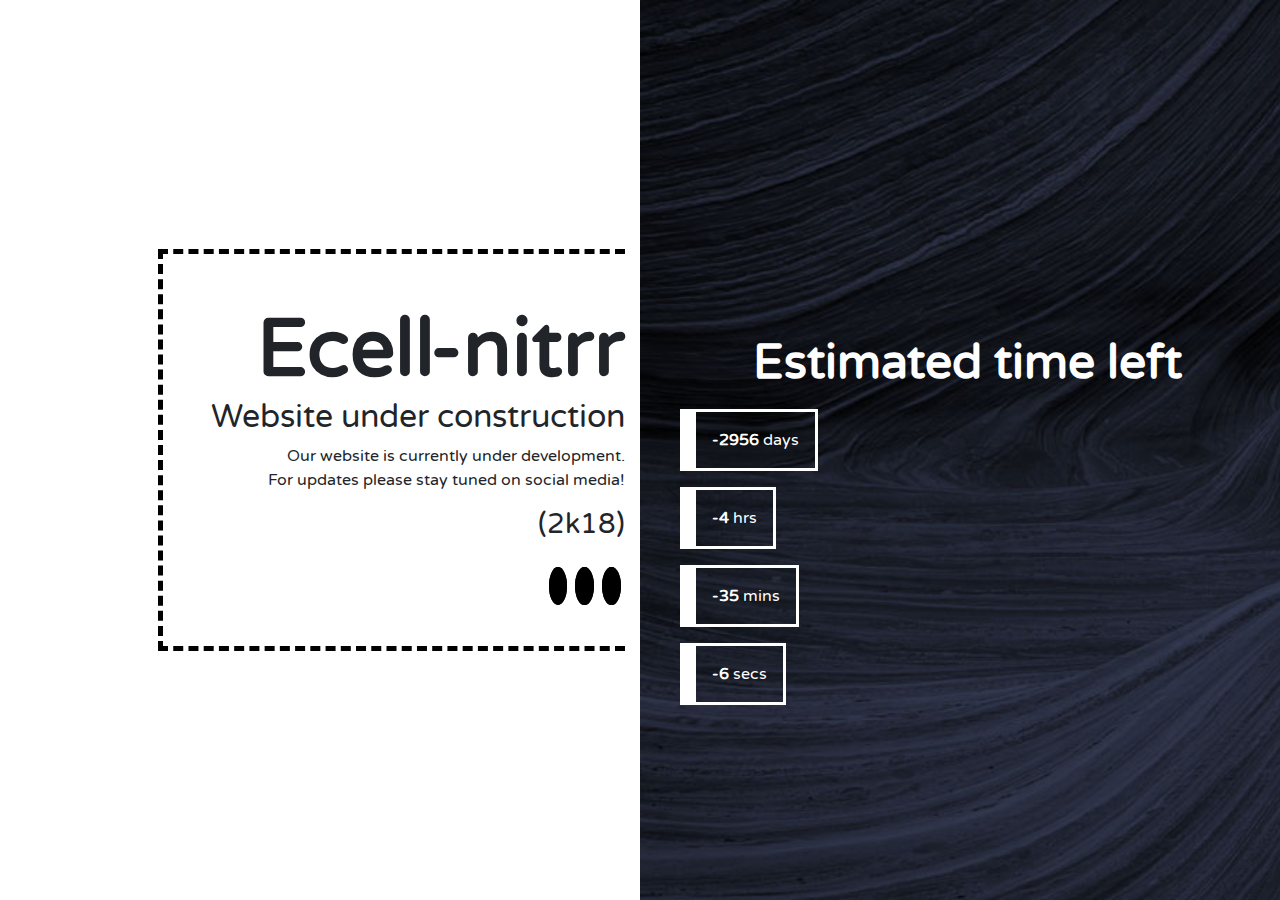
==== 2k18/index.html @ 56b75a3e "Made directory to seperate specific year'" ====
<!doctype html>
<html lang="en">

<head>
  <title>ecell</title>
  <!-- Required meta tags -->
  <meta charset="utf-8">
  <meta name="viewport" content="width=device-width, initial-scale=1, shrink-to-fit=no">

  <!-- Bootstrap CSS -->
  <link rel="stylesheet" href="https://maxcdn.bootstrapcdn.com/bootstrap/4.0.0/css/bootstrap.min.css" integrity="sha384-Gn5384xqQ1aoWXA+058RXPxPg6fy4IWvTNh0E263XmFcJlSAwiGgFAW/dAiS6JXm"
    crossorigin="anonymous">
  <link rel="stylesheet" href="https://use.fontawesome.com/releases/v5.0.13/css/all.css" integrity="sha384-DNOHZ68U8hZfKXOrtjWvjxusGo9WQnrNx2sqG0tfsghAvtVlRW3tvkXWZh58N9jp"
    crossorigin="anonymous">

  <!-- custom css -->
  <link rel="stylesheet" href="./index.css">
</head>

<body>
  <div class="wrapper row ">
    <div class="col-md-6 col-sm-7 justify-content-center d-sm-flex flex-column">
      <div class="message">
        <h1>Ecell-nitrr</h1>
        <br>
        <h2>Website under construction</h2>
        <p>
          Our website is currently under development.
          <br> For updates please stay tuned on social media!
        </p>
        <h3>(2k18)</h3>
        <div class="social-media">
          <a target="_blank" href="https://www.facebook.com/ecellnitrr/">
            <i class="fab fa-2x fa-facebook"></i>
          </a>
          <a target="_blank" href="https://twitter.com/ecellnitrr?lang=en">
            <i class="fab fa-2x fa-twitter"></i>
          </a>
          <a target="_blank" href="https://in.linkedin.com/in/e-cell-nit-raipur-a1682b122">
            <i class="fab fa-2x fa-instagram"></i>
          </a>
        </div>
      </div>
    </div>
    
    <div class="cover col-md-6 col-sm-5 justify-content-center d-sm-flex flex-column">
      <h1>Estimated time left</h1>
      <span><span id="days">00</span> days</span>
      <span><span id="hrs">00</span> hrs</span>
      <span><span id="mins">00</span> mins</span>
      <span><span id="secs">00</span> secs</span>
    </div>
  </div>

  <script src="./index.js"></script>
</body>

</html>
---- 2k18/index.css ----
@import url('https://fonts.googleapis.com/css?family=Varela+Round');
* {
  padding: 0;
  margin: 0;
}

body {
  font-family: 'Varela Round', sans-serif;
  box-sizing: border-box;
}

.wrapper {
  display: grid;
  grid-template-areas: "cover" "message";
}

.message {
  grid-area: message;
  text-align: center;
}

.message h1 {
  font-weight: bold;
  margin-top: 1em;
}

.social-media {
  margin-top: 2em;
}
.social-media a {
  padding: .25em;
}
.social-media i {
  padding: .4em;
  border-radius: 50%;
  border: 3px solid black;
  background: black;
  color: white;
}
.social-media a:active {
  background: white;
  color: black;
}

.cover {
  grid-area: cover;
  background: url('./cover.jpg');
  color: white;
  padding: 2em;
  padding-top: 20vh;
  text-align: center;
}

.cover h1 {
  display: none;
}

span span {
  font-weight: bold;
}



/* after small */

@media (min-width: 576px) {
  .wrapper {
    position: relative;
    height: 100vh;
    display: flex;
  }
  .message {
    padding: 3em;
    padding-right: 0;
    text-align: right;
    z-index: 5;
    border: 5px dashed black;
    border-right: 0;
    display: inline;
    align-self: flex-end;
    box-sizing: border-box;
  }
  .cover {
    background: url("./cover.jpg");
    width: 100vh;
    background-size: cover;
  }
  .message h1 {
    font-weight: bold;
    font-size: 5em;
    display: inline;
  }
  .social-media {
    margin-top: 2em;
  }
  .social-media a {
    padding: .25em;
  }
  .social-media i {
    padding: .4em;
    border-radius: 50%;
    border: 3px solid black;
    background: black;
    color: white;
  }
  .social-media i:hover {
    background: white;
    color: black;
  }
  .cover {
    color: white;
  }
  .cover>span {
    padding: 1em;
    margin: .5em;
    border: 3px solid white;
    border-left: 16px solid white;
    display: inline;
    align-self: flex-start
  }
  .cover h1 {
    font-weight: bold;
    font-size: 3em;
    display: inline;
  }
}
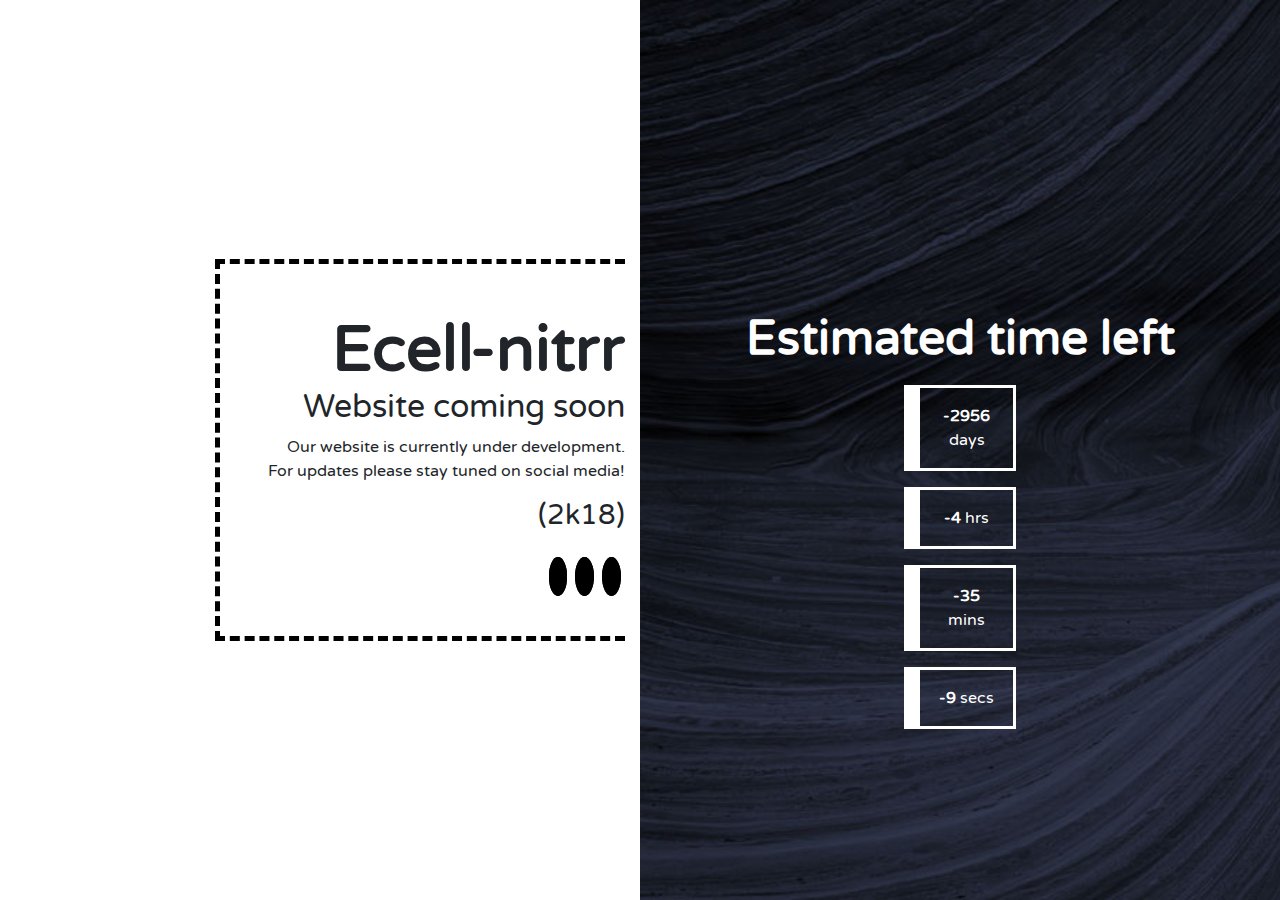
==== commit 8bccd494: "fixed vertical and horizontal scroll bar issue" ====
--- a/2k18/index.html
+++ b/2k18/index.html
@@ -5,7 +5,7 @@
   <title>ecell</title>
   <!-- Required meta tags -->
   <meta charset="utf-8">
-  <meta name="viewport" content="width=device-width, initial-scale=1, shrink-to-fit=no">
+  <meta name="viewport" content="width=device-width, initial-scale=1">
 
   <!-- Bootstrap CSS -->
   <link rel="stylesheet" href="https://maxcdn.bootstrapcdn.com/bootstrap/4.0.0/css/bootstrap.min.css" integrity="sha384-Gn5384xqQ1aoWXA+058RXPxPg6fy4IWvTNh0E263XmFcJlSAwiGgFAW/dAiS6JXm"
@@ -18,12 +18,12 @@
 </head>
 
 <body>
-  <div class="wrapper row ">
+  <div class="wrapper d-md-flex ">
     <div class="col-md-6 col-sm-7 justify-content-center d-sm-flex flex-column">
       <div class="message">
         <h1>Ecell-nitrr</h1>
         <br>
-        <h2>Website under construction</h2>
+        <h2>Website coming soon</h2>
         <p>
           Our website is currently under development.
           <br> For updates please stay tuned on social media!
--- a/2k18/index.css
+++ b/2k18/index.css
@@ -87,7 +87,7 @@
   }
   .message h1 {
     font-weight: bold;
-    font-size: 5em;
+    font-size: 4em;
     display: inline;
   }
   .social-media {
@@ -116,7 +116,8 @@
     border: 3px solid white;
     border-left: 16px solid white;
     display: inline;
-    align-self: flex-start
+    align-self: center;
+    width: 7em;
   }
   .cover h1 {
     font-weight: bold;
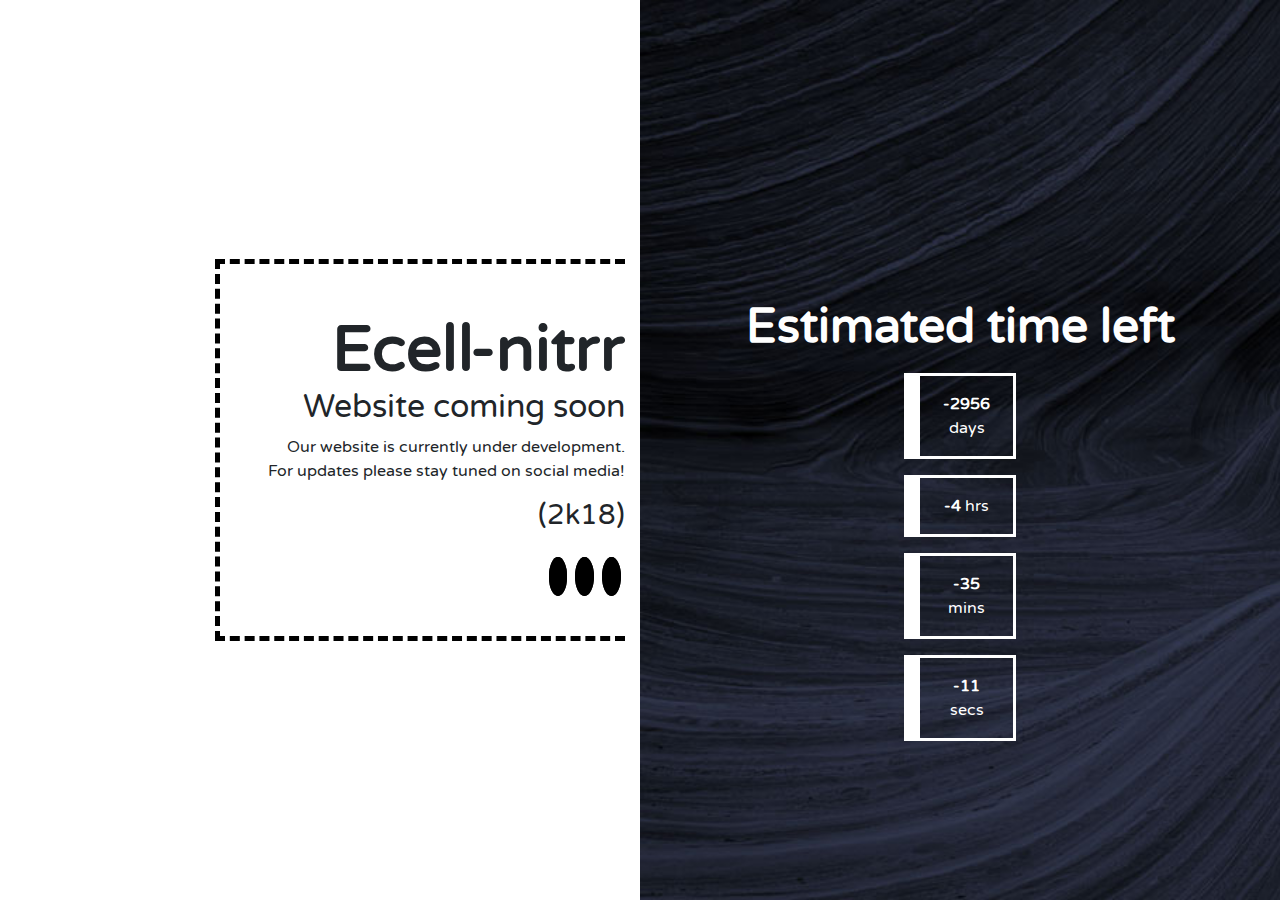
==== commit c702fd5b: "br tag issue fixed" ====
--- a/2k18/index.html
+++ b/2k18/index.html
@@ -26,7 +26,7 @@
         <h2>Website coming soon</h2>
         <p>
           Our website is currently under development.
-          <br> For updates please stay tuned on social media!
+          <br class="d-none d-md-inline"> For updates please stay tuned on social media!
         </p>
         <h3>(2k18)</h3>
         <div class="social-media">
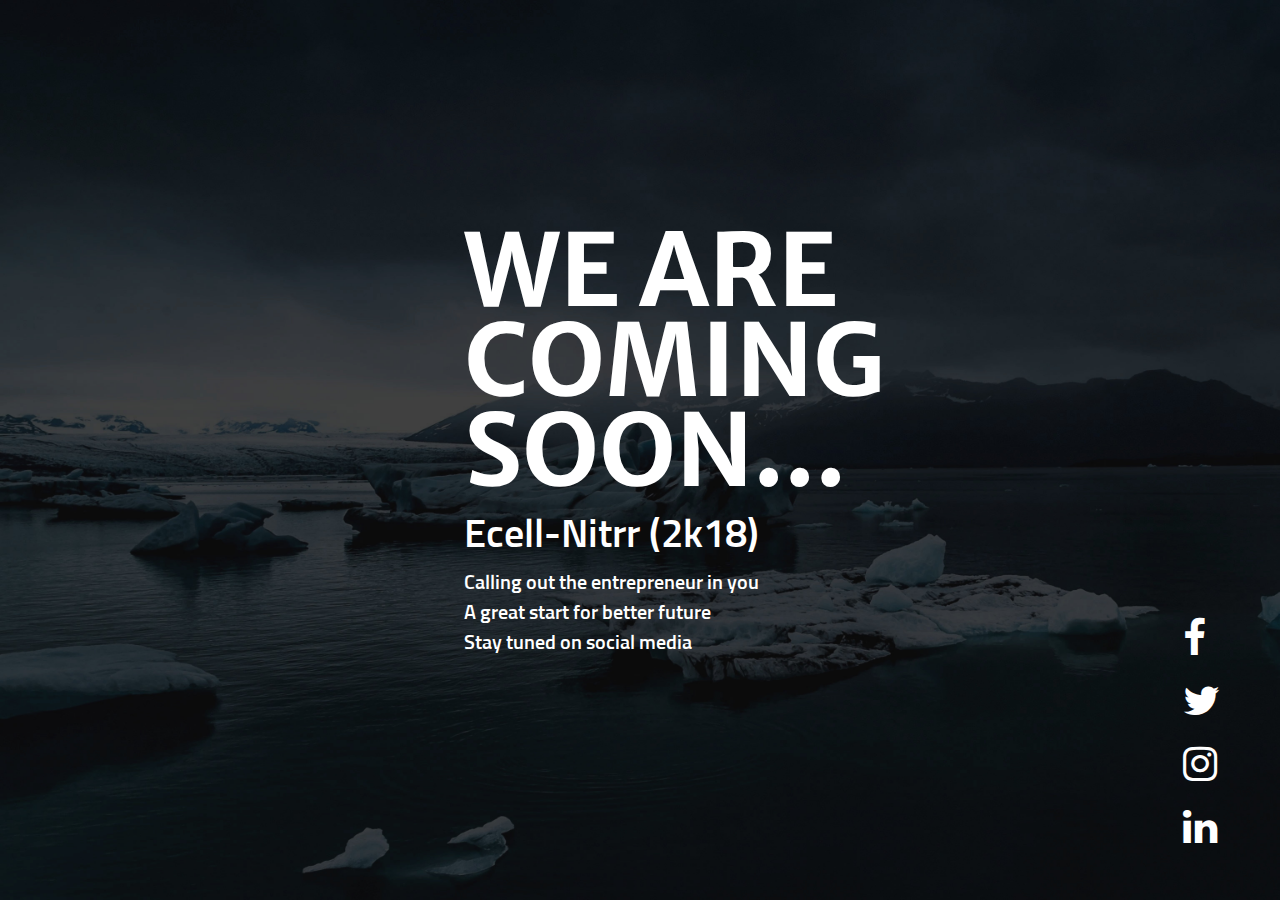
==== commit fbcebd3b: "new coming soon page" ====
--- a/2k18/index.html
+++ b/2k18/index.html
@@ -5,54 +5,48 @@
   <title>ecell</title>
   <!-- Required meta tags -->
   <meta charset="utf-8">
-  <meta name="viewport" content="width=device-width, initial-scale=1">
-
+  <meta name="viewport" content="width=device-width, initial-scale=1, shrink-to-fit=no">
   <!-- Bootstrap CSS -->
   <link rel="stylesheet" href="https://maxcdn.bootstrapcdn.com/bootstrap/4.0.0/css/bootstrap.min.css" integrity="sha384-Gn5384xqQ1aoWXA+058RXPxPg6fy4IWvTNh0E263XmFcJlSAwiGgFAW/dAiS6JXm"
     crossorigin="anonymous">
-  <link rel="stylesheet" href="https://use.fontawesome.com/releases/v5.0.13/css/all.css" integrity="sha384-DNOHZ68U8hZfKXOrtjWvjxusGo9WQnrNx2sqG0tfsghAvtVlRW3tvkXWZh58N9jp"
-    crossorigin="anonymous">
-
   <!-- custom css -->
+  <link rel="stylesheet" href="https://cdnjs.cloudflare.com/ajax/libs/font-awesome/4.7.0/css/font-awesome.min.css">
   <link rel="stylesheet" href="./index.css">
 </head>
 
 <body>
-  <div class="wrapper d-md-flex ">
-    <div class="col-md-6 col-sm-7 justify-content-center d-sm-flex flex-column">
-      <div class="message">
-        <h1>Ecell-nitrr</h1>
-        <br>
-        <h2>Website coming soon</h2>
-        <p>
-          Our website is currently under development.
-          <br class="d-none d-md-inline"> For updates please stay tuned on social media!
-        </p>
-        <h3>(2k18)</h3>
-        <div class="social-media">
-          <a target="_blank" href="https://www.facebook.com/ecellnitrr/">
-            <i class="fab fa-2x fa-facebook"></i>
-          </a>
-          <a target="_blank" href="https://twitter.com/ecellnitrr?lang=en">
-            <i class="fab fa-2x fa-twitter"></i>
-          </a>
-          <a target="_blank" href="https://in.linkedin.com/in/e-cell-nit-raipur-a1682b122">
-            <i class="fab fa-2x fa-instagram"></i>
-          </a>
-        </div>
-      </div>
+  <div class="wrapper d-sm-flex">
+    <div class="left-space">
+      <!-- <img src="./logo-final.png" class="p-3" alt=""> -->
     </div>
-    
-    <div class="cover col-md-6 col-sm-5 justify-content-center d-sm-flex flex-column">
-      <h1>Estimated time left</h1>
-      <span><span id="days">00</span> days</span>
-      <span><span id="hrs">00</span> hrs</span>
-      <span><span id="mins">00</span> mins</span>
-      <span><span id="secs">00</span> secs</span>
+    <div class="message w-100 d-sm-flex flex-column justify-content-center">
+      <h1>
+        WE ARE
+        <br> COMING
+        <br> SOON...
+      </h1>
+      <h3 class="mt-2">Ecell-Nitrr (2k18)</h3>
+      <p>
+        Calling out the entrepreneur in you
+        <br>A great start for better future
+        <br>Stay tuned on social media
+      </p>
+    </div>
+    <div class="social-links">
+      <a href="https://www.facebook.com/ecellnitrr/" target="_blank">
+        <i class="fa fa-2x fa-facebook"></i>
+      </a>
+      <a href="https://twitter.com/ecellnitrr?lang=en" target="_blank">
+        <i class="fa fa-2x fa-twitter"></i>
+      </a>
+      <a href="https://www.instagram.com/p/Bi_rsQHHZxB/" target="_blank">
+        <i class="fa fa-2x fa-instagram"></i>
+      </a>
+      <a href="https://in.linkedin.com/in/e-cell-nit-raipur-a1682b122" target="_blank">
+        <i class="fa fa-2x fa-linkedin"></i>
+      </a>
     </div>
   </div>
-
-  <script src="./index.js"></script>
 </body>
 
 </html>--- a/2k18/index.css
+++ b/2k18/index.css
@@ -1,127 +1,87 @@
-@import url('https://fonts.googleapis.com/css?family=Varela+Round');
+@import url('https://fonts.googleapis.com/css?family=Merriweather+Sans:800|Sunflower:300,700');
 * {
   padding: 0;
   margin: 0;
+  font-family: 'Sunflower', sans-serif;
 }
 
-body {
-  font-family: 'Varela Round', sans-serif;
-  box-sizing: border-box;
-}
-
-.wrapper {
-  display: grid;
-  grid-template-areas: "cover" "message";
-}
-
-.message {
-  grid-area: message;
-  text-align: center;
-}
-
-.message h1 {
-  font-weight: bold;
-  margin-top: 1em;
-}
-
-.social-media {
-  margin-top: 2em;
-}
-.social-media a {
-  padding: .25em;
-}
-.social-media i {
-  padding: .4em;
-  border-radius: 50%;
-  border: 3px solid black;
-  background: black;
-  color: white;
-}
-.social-media a:active {
-  background: white;
-  color: black;
-}
-
-.cover {
-  grid-area: cover;
-  background: url('./cover.jpg');
-  color: white;
-  padding: 2em;
-  padding-top: 20vh;
-  text-align: center;
-}
-
-.cover h1 {
-  display: none;
-}
-
-span span {
-  font-weight: bold;
-}
-
-
-
-/* after small */
-
-@media (min-width: 576px) {
-  .wrapper {
+@media(max-width: 575px) {
+  body {
+    background: url("./cover.jpg");
+    background-size: cover;
+    height: 100vh;
     position: relative;
-    height: 100vh;
-    display: flex;
+    font-size: 80%;
+    overflow: hidden;
   }
   .message {
-    padding: 3em;
-    padding-right: 0;
-    text-align: right;
-    z-index: 5;
-    border: 5px dashed black;
-    border-right: 0;
-    display: inline;
-    align-self: flex-end;
-    box-sizing: border-box;
-  }
-  .cover {
-    background: url("./cover.jpg");
-    width: 100vh;
-    background-size: cover;
+    color: white;
+    padding-left: 1em;
+    margin-top: 5em;
   }
   .message h1 {
     font-weight: bold;
-    font-size: 4em;
-    display: inline;
+    font-size: 5em;
+    line-height: .9em;
+    font-family: 'Merriweather Sans', sans-serif;
   }
-  .social-media {
-    margin-top: 2em;
+  .message h3 {
+    font-size: 2em;
+    text-align: center;
+    margin-top: 3em !important;
   }
-  .social-media a {
-    padding: .25em;
+
+  .message p {
+    text-align: center;    
   }
-  .social-media i {
-    padding: .4em;
-    border-radius: 50%;
-    border: 3px solid black;
-    background: black;
+  
+  .social-links {
+    text-align: center;
+    /* position: fixed;
+    bottom: 0;
+    width: 100%; */
+  }
+  .social-links a {
+    display: inline-block;
+    color: white;
+    margin: 1em;
+    /* margin-top: 4em; */
+  }
+}
+
+@media (min-width: 576px) {
+  body {
+    background: url("./cover.jpg");
+    background-size: cover;
+    height: 100vh;
+    position: relative;
+    font-size: 125%;
+  }
+  .left-space {
+    width: 100vh;
+  }
+  .message {
     color: white;
   }
-  .social-media i:hover {
-    background: white;
-    color: black;
+  .message h1 {
+    font-weight: bold;
+    font-size: 5em;
+    line-height: .9em;
+    font-family: 'Merriweather Sans', sans-serif;
   }
-  .cover {
+  .message h3 {
+    font-size: 2em;
+  }
+  .social-links {
+    display: flex;
+    flex-direction: column;
+    justify-content: flex-end;
+    height: 100vh;
+    padding-bottom: 2em;
+  }
+  .social-links a {
+    display: inline-block;
     color: white;
-  }
-  .cover>span {
-    padding: 1em;
-    margin: .5em;
-    border: 3px solid white;
-    border-left: 16px solid white;
-    display: inline;
-    align-self: center;
-    width: 7em;
-  }
-  .cover h1 {
-    font-weight: bold;
-    font-size: 3em;
-    display: inline;
+    margin: .5em 3em;
   }
 }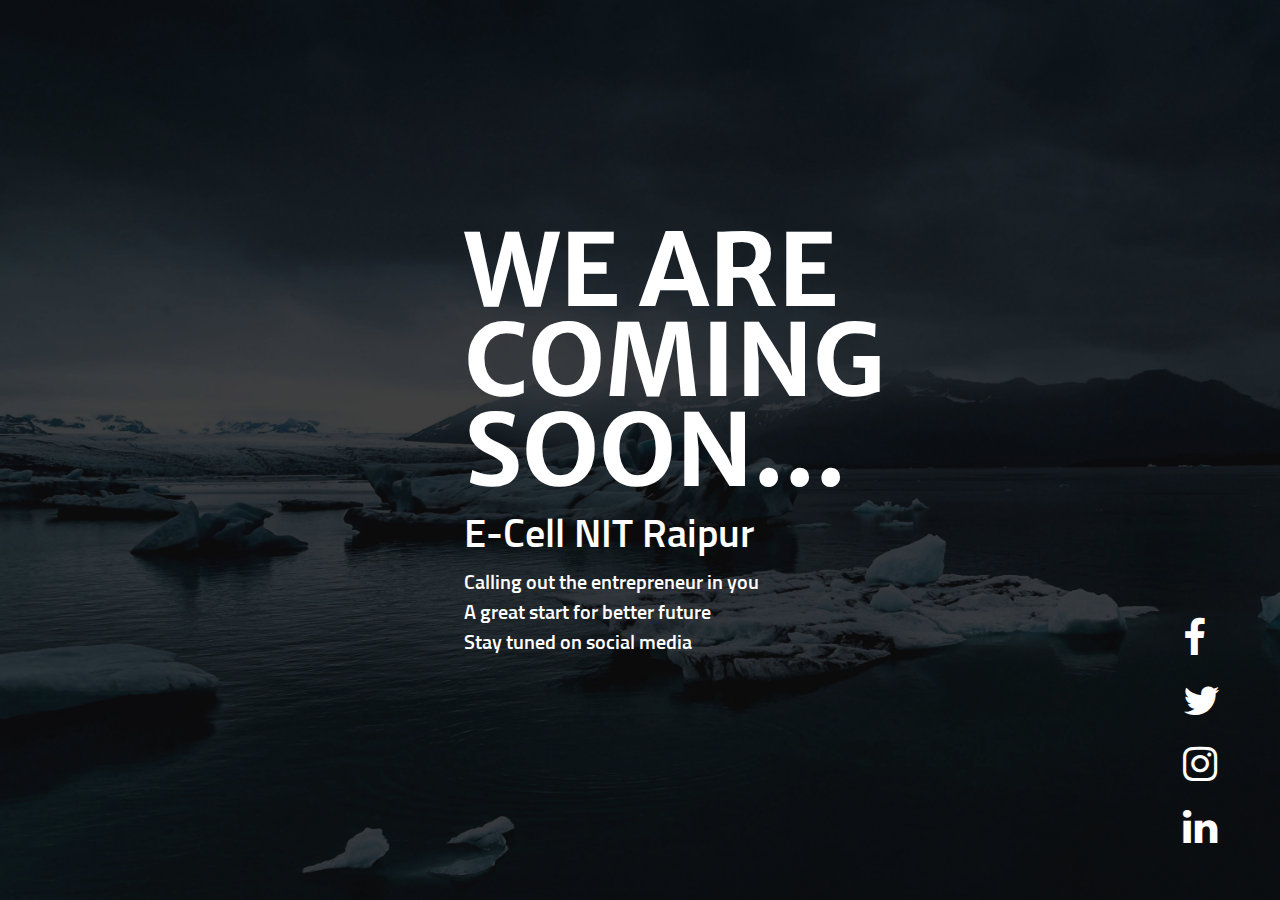
==== commit 05ac094a: "Typo fix" ====
--- a/2k18/index.html
+++ b/2k18/index.html
@@ -2,7 +2,7 @@
 <html lang="en">
 
 <head>
-  <title>ecell</title>
+  <title>Coming Soon | E-Cell NIT Raipur</title>
   <!-- Required meta tags -->
   <meta charset="utf-8">
   <meta name="viewport" content="width=device-width, initial-scale=1, shrink-to-fit=no">
@@ -12,10 +12,18 @@
   <!-- custom css -->
   <link rel="stylesheet" href="https://cdnjs.cloudflare.com/ajax/libs/font-awesome/4.7.0/css/font-awesome.min.css">
   <link rel="stylesheet" href="./index.css">
+  <link rel="shortcut icon" href="https://ecell.nitrr.ac.in/images/ecell.png" type="image/x-icon">
+  <!-- for Facebook -->          
+  <meta property="og:title" content="E-Cell | Home" />
+  <meta property="og:type" content="article" />
+  <meta property="og:image" content="https://ecell.nitrr.ac.in/images/ecell.png" />
+  <meta property="og:url" content="https://ecell.nitrr.ac.in/" />
+  <meta property="og:description" content="Entrepreneurship Cell of NIT Raipur is non-profit organization working towards promoting the spirit of Entrepreneurship across Chhattisgarh. It aims to promote a startup-culture among denizens of NIT Raipur and equip them with the necessary tools to do so." />
+  <meta property="fb:app_id" content="1687828501526245">
 </head>
 
 <body>
-  <div class="wrapper d-sm-flex">
+  <div class="wrapper d-block d-sm-flex">
     <div class="left-space">
       <!-- <img src="./logo-final.png" class="p-3" alt=""> -->
     </div>
@@ -25,7 +33,7 @@
         <br> COMING
         <br> SOON...
       </h1>
-      <h3 class="mt-2">Ecell-Nitrr (2k18)</h3>
+      <h3 class="mt-2">E-Cell NIT Raipur</h3>
       <p>
         Calling out the entrepreneur in you
         <br>A great start for better future
@@ -39,14 +47,24 @@
       <a href="https://twitter.com/ecellnitrr?lang=en" target="_blank">
         <i class="fa fa-2x fa-twitter"></i>
       </a>
-      <a href="https://www.instagram.com/p/Bi_rsQHHZxB/" target="_blank">
+      <a href="https://www.instagram.com/ecell.nitraipur/" target="_blank">
         <i class="fa fa-2x fa-instagram"></i>
       </a>
-      <a href="https://in.linkedin.com/in/e-cell-nit-raipur-a1682b122" target="_blank">
+      <a href="https://www.linkedin.com/company/entrepreneurship-cell-nit-raipur/" target="_blank">
         <i class="fa fa-2x fa-linkedin"></i>
       </a>
     </div>
   </div>
 </body>
+<script>
+  (function(i,s,o,g,r,a,m){i['GoogleAnalyticsObject']=r;i[r]=i[r]||function(){
+  (i[r].q=i[r].q||[]).push(arguments)},i[r].l=1*new Date();a=s.createElement(o),
+  m=s.getElementsByTagName(o)[0];a.async=1;a.src=g;m.parentNode.insertBefore(a,m)
+  })(window,document,'script','https://www.google-analytics.com/analytics.js','ga');
+
+  ga('create', 'UA-104074998-1', 'auto');
+  ga('send', 'pageview');
+
+</script>
 
 </html>--- a/2k18/index.css
+++ b/2k18/index.css
@@ -11,7 +11,7 @@
     background-size: cover;
     height: 100vh;
     position: relative;
-    font-size: 80%;
+    font-size: 100%;
     overflow: hidden;
   }
   .message {
@@ -26,13 +26,15 @@
     font-family: 'Merriweather Sans', sans-serif;
   }
   .message h3 {
-    font-size: 2em;
+    font-size: 2.25em;
+    font-weight: bold;
     text-align: center;
     margin-top: 3em !important;
   }
 
   .message p {
     text-align: center;    
+    font-size: 1.25em;
   }
   
   .social-links {
@@ -66,6 +68,7 @@
   .message h1 {
     font-weight: bold;
     font-size: 5em;
+    font-weight: bold !important;
     line-height: .9em;
     font-family: 'Merriweather Sans', sans-serif;
   }
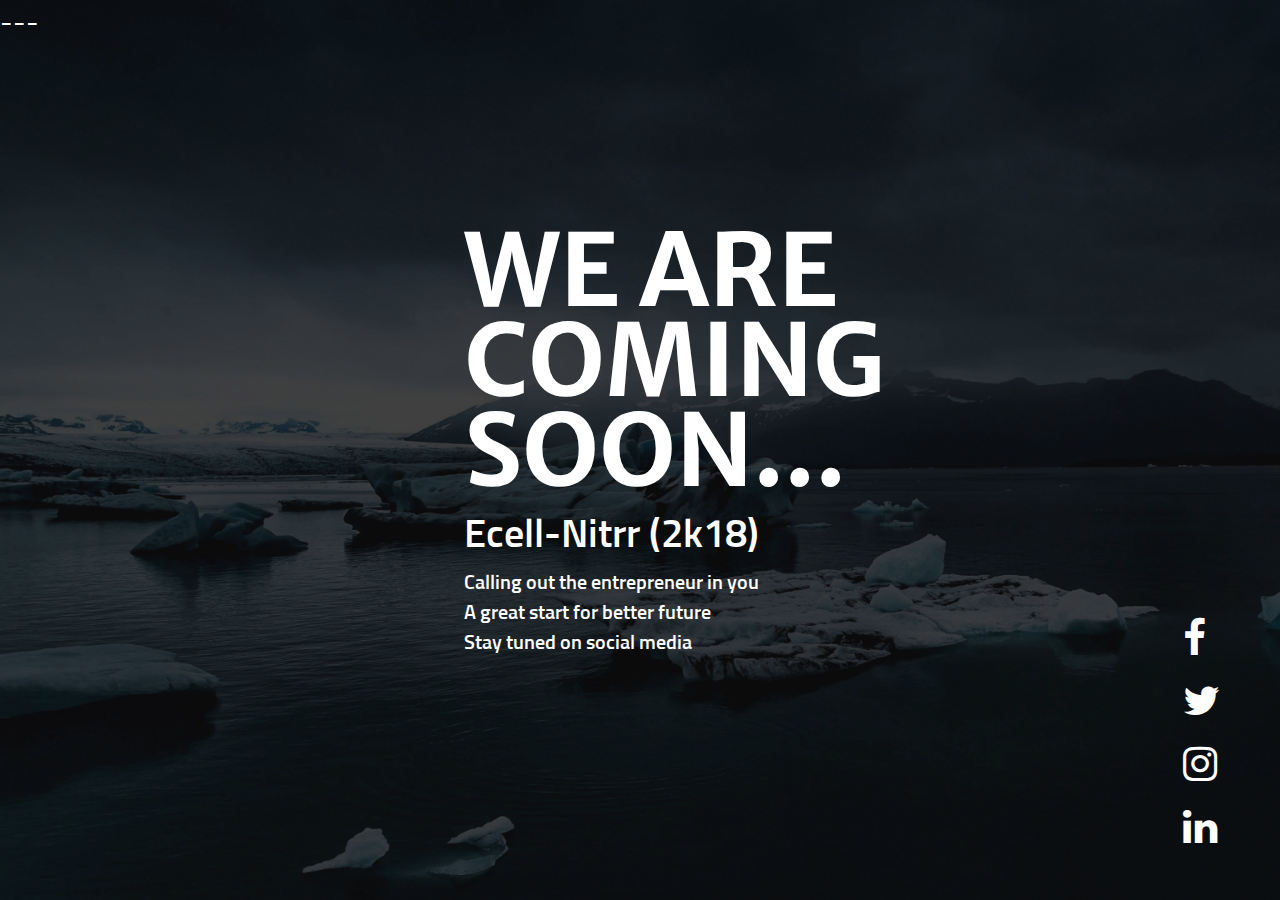
==== commit 7ff24c51: "font size adjustment" ====
--- a/2k18/index.html
+++ b/2k18/index.html
@@ -2,7 +2,7 @@
 <html lang="en">
 
 <head>
-  <title>Coming Soon | E-Cell NIT Raipur</title>
+  <title>ecell</title>
   <!-- Required meta tags -->
   <meta charset="utf-8">
   <meta name="viewport" content="width=device-width, initial-scale=1, shrink-to-fit=no">
@@ -12,20 +12,13 @@
   <!-- custom css -->
   <link rel="stylesheet" href="https://cdnjs.cloudflare.com/ajax/libs/font-awesome/4.7.0/css/font-awesome.min.css">
   <link rel="stylesheet" href="./index.css">
-  <link rel="shortcut icon" href="https://ecell.nitrr.ac.in/images/ecell.png" type="image/x-icon">
-  <!-- for Facebook -->          
-  <meta property="og:title" content="E-Cell | Home" />
-  <meta property="og:type" content="article" />
-  <meta property="og:image" content="https://ecell.nitrr.ac.in/images/ecell.png" />
-  <meta property="og:url" content="https://ecell.nitrr.ac.in/" />
-  <meta property="og:description" content="Entrepreneurship Cell of NIT Raipur is non-profit organization working towards promoting the spirit of Entrepreneurship across Chhattisgarh. It aims to promote a startup-culture among denizens of NIT Raipur and equip them with the necessary tools to do so." />
-  <meta property="fb:app_id" content="1687828501526245">
 </head>
 
 <body>
   <div class="wrapper d-block d-sm-flex">
-    <div class="left-space">
+    <div class="left-space text-white">
       <!-- <img src="./logo-final.png" class="p-3" alt=""> -->
+      <p>___</p>
     </div>
     <div class="message w-100 d-sm-flex flex-column justify-content-center">
       <h1>
@@ -33,7 +26,7 @@
         <br> COMING
         <br> SOON...
       </h1>
-      <h3 class="mt-2">E-Cell NIT Raipur</h3>
+      <h3 class="mt-2">Ecell-Nitrr (2k18)</h3>
       <p>
         Calling out the entrepreneur in you
         <br>A great start for better future
@@ -47,24 +40,14 @@
       <a href="https://twitter.com/ecellnitrr?lang=en" target="_blank">
         <i class="fa fa-2x fa-twitter"></i>
       </a>
-      <a href="https://www.instagram.com/ecell.nitraipur/" target="_blank">
+      <a href="https://www.instagram.com/p/Bi_rsQHHZxB/" target="_blank">
         <i class="fa fa-2x fa-instagram"></i>
       </a>
-      <a href="https://www.linkedin.com/company/entrepreneurship-cell-nit-raipur/" target="_blank">
+      <a href="https://in.linkedin.com/in/e-cell-nit-raipur-a1682b122" target="_blank">
         <i class="fa fa-2x fa-linkedin"></i>
       </a>
     </div>
   </div>
 </body>
-<script>
-  (function(i,s,o,g,r,a,m){i['GoogleAnalyticsObject']=r;i[r]=i[r]||function(){
-  (i[r].q=i[r].q||[]).push(arguments)},i[r].l=1*new Date();a=s.createElement(o),
-  m=s.getElementsByTagName(o)[0];a.async=1;a.src=g;m.parentNode.insertBefore(a,m)
-  })(window,document,'script','https://www.google-analytics.com/analytics.js','ga');
-
-  ga('create', 'UA-104074998-1', 'auto');
-  ga('send', 'pageview');
-
-</script>
 
 </html>--- a/2k18/index.css
+++ b/2k18/index.css
@@ -11,7 +11,7 @@
     background-size: cover;
     height: 100vh;
     position: relative;
-    font-size: 100%;
+    font-size: 90%;
     overflow: hidden;
   }
   .message {
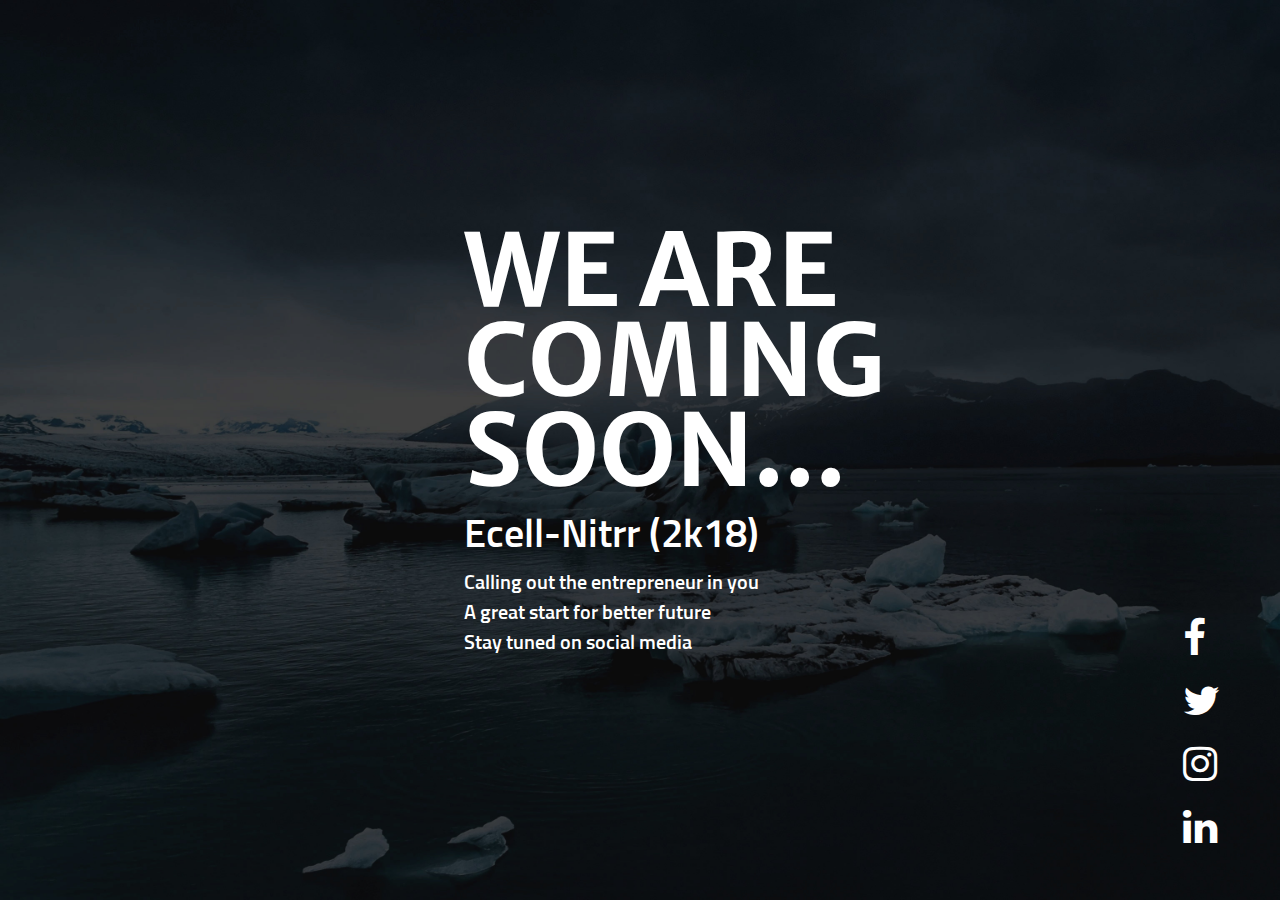
==== commit c5026e68: "font size adjustment" ====
--- a/2k18/index.html
+++ b/2k18/index.html
@@ -18,7 +18,6 @@
   <div class="wrapper d-block d-sm-flex">
     <div class="left-space text-white">
       <!-- <img src="./logo-final.png" class="p-3" alt=""> -->
-      <p>___</p>
     </div>
     <div class="message w-100 d-sm-flex flex-column justify-content-center">
       <h1>
--- a/2k18/index.css
+++ b/2k18/index.css
@@ -29,7 +29,7 @@
     font-size: 2.25em;
     font-weight: bold;
     text-align: center;
-    margin-top: 3em !important;
+    margin-top: 1em !important;
   }
 
   .message p {
